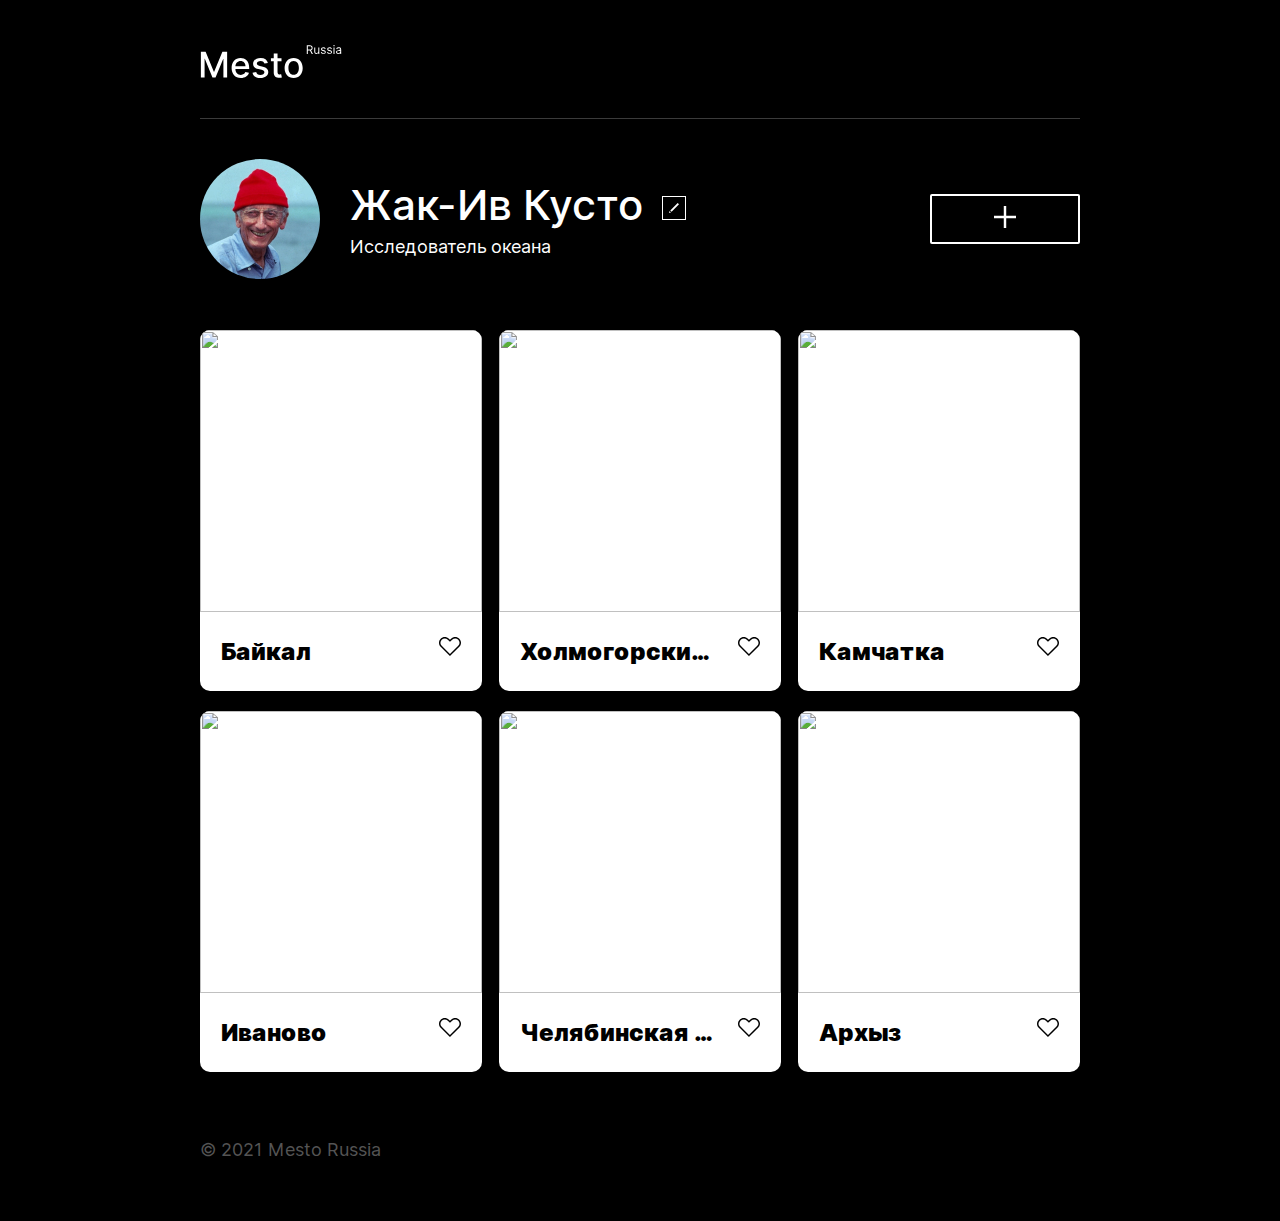
==== index.html @ c575db72 "добален scpipts" ====
<!DOCTYPE html>
<html lang="ru">
  <head>
    <meta charset="UTF-8">
    <meta name="viewport" content="width=device-width, initial-scale=1.0">
    <link rel="stylesheet" href="./pages/index.css">
    <title>Место</title>
    <meta name="keywords" content="html, css, js">
    <meta name="author" content="Дарья Абросимова">
  </head>
  <body class="root">
    <div class="page">
      <header class="header">
        <div class="header__logo"></div>
      </header>
      <main class="main">
        <section class="profile">
          <img src="./images/image.jpg" class="profile__avatar" alt="Фото профиля">
          <div class="profile__container">
            <div class="profile__info">
              <h1 class="profile__name">Жак-Ив Кусто</h1>
              <p class="profile__profession">Исследователь океана</p>
            </div>
            <button type="button" class="profile__edit-button page__button-hover">
              <img src="./images/edit_button.svg" class="profile__edit-button-image" alt="Кнопка для редактирования профиля">
            </button>
          </div>
          <button type="button" class="profile__add-button page__button-hover">
          <img src="./images/add_button.svg" class="profile__add-button-image" alt="Кнопка для добавления фото">
          </button>
        </section>
        <section>
          <ul class="elements">

          </ul>
        </section>
      </main>
      <footer class="footer">
        <p class="footer__copyright">&copy; 2021 Mesto Russia</p>
      </footer>
      <div class="popup">
        <div class="popup__container">
          <button type="button" class="popup__close-button">
            <img src="images/Close_Icon.svg" class="popup__close-image page__button-hover" alt="Кнопка закрытия формы">
          </button>
          <h2 class="popup__title">Редактировать профиль</h2>
          <form class="popup__form"  id="edit-profile">
            <input type="text" placeholder="Имя" class="popup__text popup__text_type_name">
            <input type="text" placeholder="О себе" class="popup__text popup__text_type_profession">
            <button type="submit" class="popup__save-button">Сохранить</button>
          </form>
        </div>
      </div>
      <div class="popup-card-add popup">
        <div class="popup__container">
          <button type="button" class="popup__close-button">
            <img src="images/Close_Icon.svg" class="popup__close-image page__button-hover" alt="Кнопка закрытия формы">
          </button>
          <h2 class="popup__title">Новое место</h2>
          <form class="popup__form" id="add-card">
            <input type="text" placeholder="Название" class="popup__text popup__text_type_title">
            <input type="text" placeholder="Ссылка на картинку" class="popup__text popup__text_type_url">
            <button type="submit" class="popup__save-button">Создать</button>
          </form>
        </div>
      </div>
      <div class="popup-card-zoom">
        <div class="popup-card-zoom__container">
          <figure class="popup-card-zoom__figure">
            <img src="https://pictures.s3.yandex.net/frontend-developer/cards-compressed/baikal.jpg" class="popup-card-zoom__image">
            <p class="popup-card-zoom__caption">Красная поляна</p>
            <button type="button" class="popup__close-button">
              <img src="images/Close_Icon.svg" class="popup__close-image page__button-hover" alt="Кнопка закрытия изображения">
            </button>
          </figure>
        </div>
      </div>
    </div>
    <template class="element-template">
      <li class="element">
        <img src="" class="element__image" alt="">
        <div class="element__text">
          <p class="element__caption"></p>
          <button type="button" class="element__like-button">
          </button>
        </div>
        <button type="button" class="element__trash page__button-hover">
          <img src="./images/Trash.svg" class="element__trash-image">
        </button>
      </li>
    </template>
    <script src="./scripts/index.js" defer></script>

  </body>
</html>
---- pages/index.css ----
@import url(../vendor/normalize.css);
@import url(../fonts/inter.css);
@import url(../blocks/root/root.css);
@import url(../blocks/page/page.css);
@import url(../blocks/page/__button-hover/page__button-hover.css);
@import url(../blocks/main/main.css);
@import url(../blocks/header/header.css);
@import url(../blocks/header/__logo/header__logo.css);
@import url(../blocks/profile/profile.css);
@import url(../blocks/profile/__avatar/profile__avatar.css);
@import url(../blocks/profile/__container/profile__container.css);
@import url(../blocks/profile/__info/profile__info.css);
@import url(../blocks/profile/__name/profile__name.css);
@import url(../blocks/profile/__profession/profile__profession.css);
@import url(../blocks/profile/__edit-button/profile__edit-button.css);
@import url(../blocks/profile/__edit-button-image/profile__edit-button-image.css);
@import url(../blocks/profile/__add-button/profile__add-button.css);
@import url(../blocks/profile/__add-button-image/profile__add-button-image.css);
@import url(../blocks/elements/elements.css);
@import url(../blocks/element/element.css);
@import url(../blocks/element/__image/element__image.css);
@import url(../blocks/element/__text/element__text.css);
@import url(../blocks/element/__caption/element__caption.css);
@import url(../blocks/element/__like-button/element__like-button.css);
@import url(../blocks/element/__like-button/_active/element__like-button_active.css);
@import url(../blocks/element/__trash/element__trash.css);
@import url(../blocks/element/__trash-image/element__trash-image.css);
@import url(../blocks/footer/footer.css);
@import url(../blocks/footer/__copyright/footer__copyright.css);
@import url(../blocks/popup/popup.css);
@import url(../blocks/popup/__container/popup__container.css);
@import url(../blocks/popup/__form/popup__form.css);
@import url(../blocks/popup/__close-button/popup__close-button.css);
@import url(../blocks/popup/__close-image/popup__close-image.css);
@import url(../blocks/popup/__title/popup__title.css);
@import url(../blocks/popup/__text/popup__text.css);
@import url(../blocks/popup/__text/_type/popup__text_type_name.css);
@import url(../blocks/popup/__text/_type/popup__text_type_profession.css);
@import url(../blocks/popup/__save-button/popup__save-button.css);
@import url(../blocks/popup-card-zoom/popup-card-zoom.css);
@import url(../blocks/popup-card-zoom/_opened/popup-card-zoom__opened.css);
@import url(../blocks/popup-card-zoom/__image/popup-card-zoom__image.css);
@import url(../blocks/popup-card-zoom/__caption/popup-card-zoom__caption.css);
@import url(../blocks/popup-card-zoom/__container/popup-card-zoom__container.css);
@import url(../blocks/popup-card-zoom/__figure/popup-card-zoom__figure.css);
@import url(../blocks/popup/_opened/popup_opened.css);
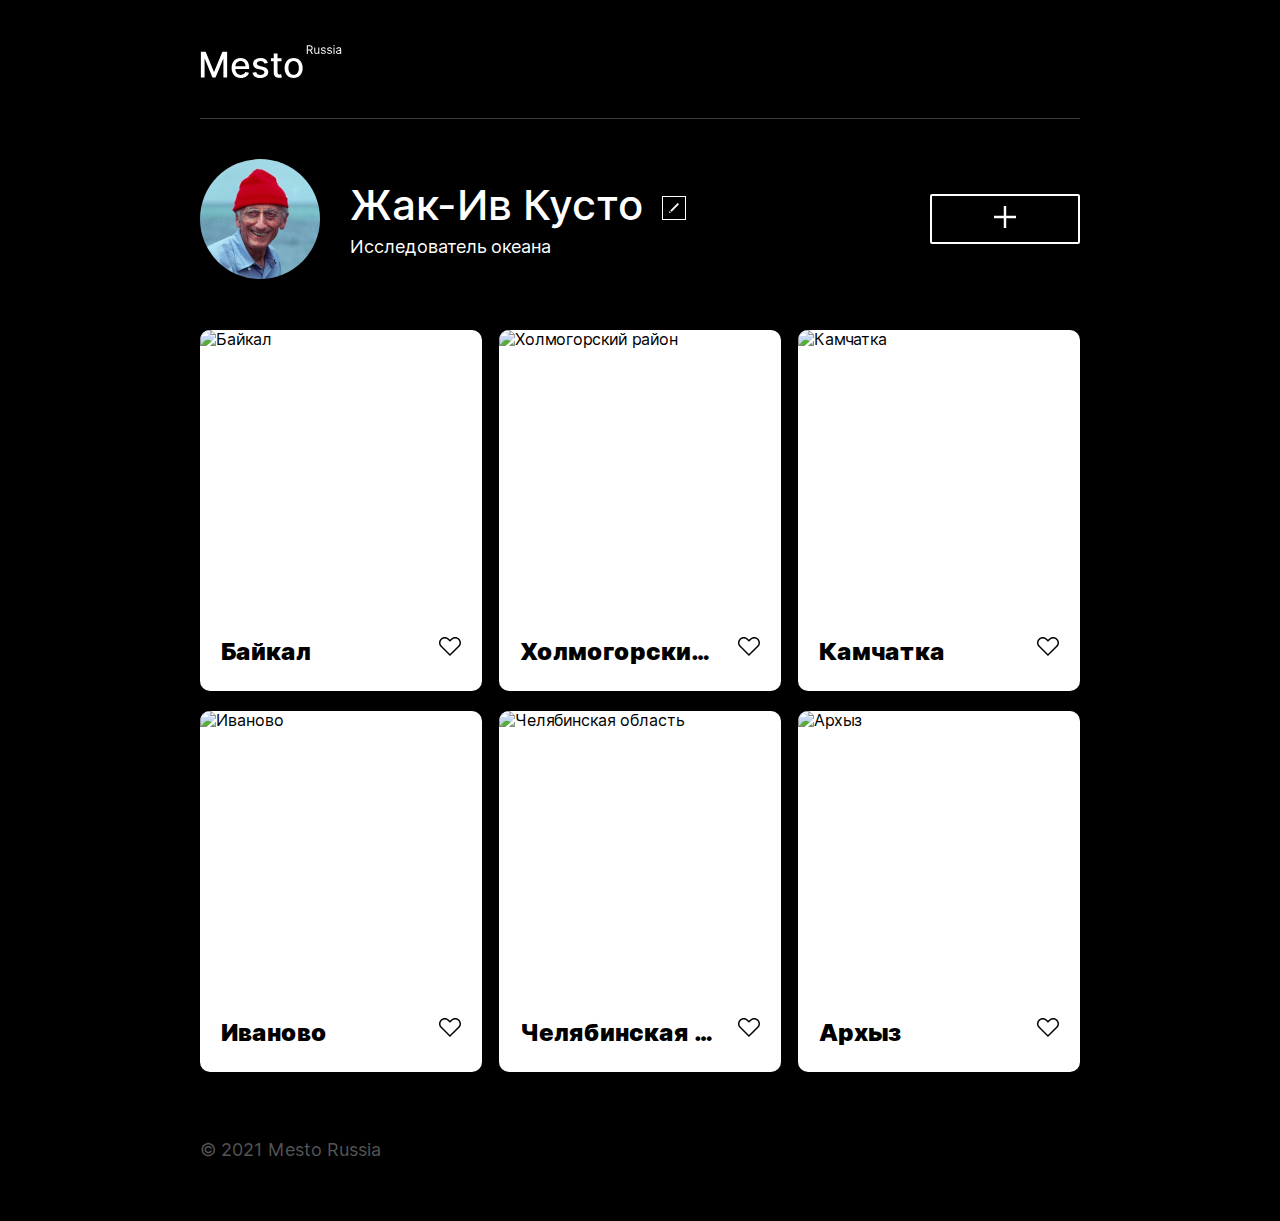
==== commit 2eb35ca8: "исправления после первого ревью" ====
--- a/index.html
+++ b/index.html
@@ -38,7 +38,7 @@
       <footer class="footer">
         <p class="footer__copyright">&copy; 2021 Mesto Russia</p>
       </footer>
-      <div class="popup">
+      <div class="popup profile_popup">
         <div class="popup__container">
           <button type="button" class="popup__close-button">
             <img src="images/Close_Icon.svg" class="popup__close-image page__button-hover" alt="Кнопка закрытия формы">
@@ -51,7 +51,7 @@
           </form>
         </div>
       </div>
-      <div class="popup-card-add popup">
+      <div class="popup popup-card-add">
         <div class="popup__container">
           <button type="button" class="popup__close-button">
             <img src="images/Close_Icon.svg" class="popup__close-image page__button-hover" alt="Кнопка закрытия формы">
@@ -64,13 +64,13 @@
           </form>
         </div>
       </div>
-      <div class="popup-card-zoom">
+      <div class="popup popup-card-zoom">
         <div class="popup-card-zoom__container">
           <figure class="popup-card-zoom__figure">
             <img src="https://pictures.s3.yandex.net/frontend-developer/cards-compressed/baikal.jpg" class="popup-card-zoom__image">
             <p class="popup-card-zoom__caption">Красная поляна</p>
-            <button type="button" class="popup__close-button">
-              <img src="images/Close_Icon.svg" class="popup__close-image page__button-hover" alt="Кнопка закрытия изображения">
+            <button type="button" class="popup-card-zoom__close-button popup__close-button">
+              <img src="images/Close_Icon.svg" class="popup-card-zoom__close-image popup__close-image page__button-hover" alt="Кнопка закрытия изображения">
             </button>
           </figure>
         </div>
@@ -78,7 +78,7 @@
     </div>
     <template class="element-template">
       <li class="element">
-        <img src="" class="element__image" alt="">
+        <img src="#" class="element__image" alt="">
         <div class="element__text">
           <p class="element__caption"></p>
           <button type="button" class="element__like-button">
--- a/pages/index.css
+++ b/pages/index.css
@@ -38,7 +38,6 @@
 @import url(../blocks/popup/__text/_type/popup__text_type_profession.css);
 @import url(../blocks/popup/__save-button/popup__save-button.css);
 @import url(../blocks/popup-card-zoom/popup-card-zoom.css);
-@import url(../blocks/popup-card-zoom/_opened/popup-card-zoom__opened.css);
 @import url(../blocks/popup-card-zoom/__image/popup-card-zoom__image.css);
 @import url(../blocks/popup-card-zoom/__caption/popup-card-zoom__caption.css);
 @import url(../blocks/popup-card-zoom/__container/popup-card-zoom__container.css);
